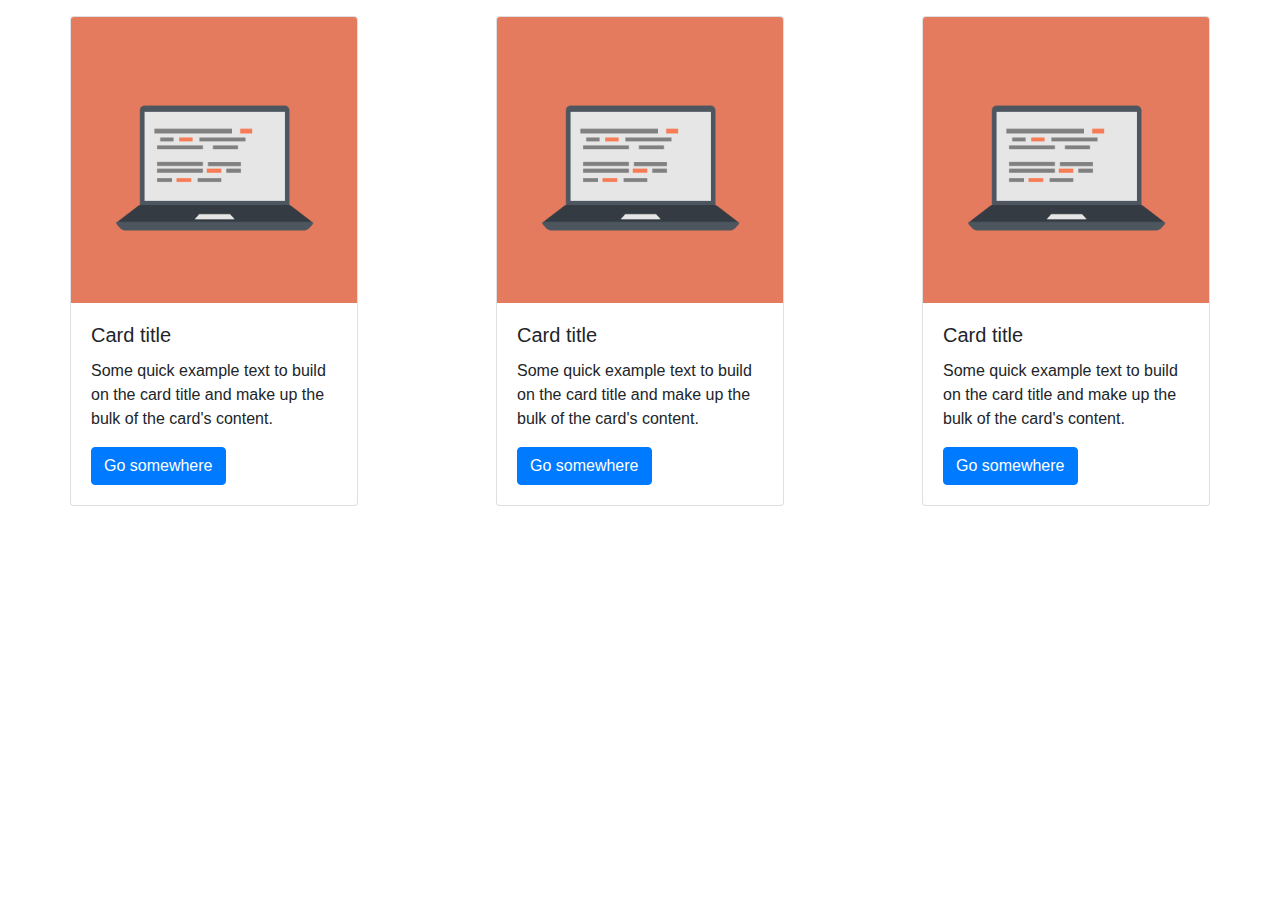
==== proyectos.html @ 718eabc4 "Se agregó projects" ====
<!DOCTYPE html>
<html lang="en">
  <head>
    <meta charset="UTF-8" />
    <meta name="viewport" content="width=device-width, initial-scale=1.0" />
    <title>Proyects</title>
    <link
      rel="stylesheet"
      href="https://maxcdn.bootstrapcdn.com/bootstrap/4.0.0/css/bootstrap.min.css"
      integrity="sha384-Gn5384xqQ1aoWXA+058RXPxPg6fy4IWvTNh0E263XmFcJlSAwiGgFAW/dAiS6JXm"
      crossorigin="anonymous"
    />
  </head>
  <body>
    <div class="container">
      <div class="row mt-3 d-flex justify-content-between">
        <div class="card" style="width: 18rem">
          <img
            class="card-img-top img-fluid"
            src="images/computer.png"
            alt="Card image cap"
          />
          <div class="card-body">
            <h5 class="card-title">Card title</h5>
            <p class="card-text">
              Some quick example text to build on the card title and make up the
              bulk of the card's content.
            </p>
            <a href="#" class="btn btn-primary">Go somewhere</a>
          </div>
        </div>
        <div class="card" style="width: 18rem">
          <img
            class="card-img-top"
            src="images/computer.png"
            alt="Card image cap"
          />
          <div class="card-body">
            <h5 class="card-title">Card title</h5>
            <p class="card-text">
              Some quick example text to build on the card title and make up the
              bulk of the card's content.
            </p>
            <a href="#" class="btn btn-primary">Go somewhere</a>
          </div>
        </div>
        <div class="card" style="width: 18rem">
          <img
            class="card-img-top"
            src="images/computer.png"
            alt="Card image cap"
          />
          <div class="card-body">
            <h5 class="card-title">Card title</h5>
            <p class="card-text">
              Some quick example text to build on the card title and make up the
              bulk of the card's content.
            </p>
            <a href="#" class="btn btn-primary">Go somewhere</a>
          </div>
        </div>
      </div>
    </div>
  </body>
</html>
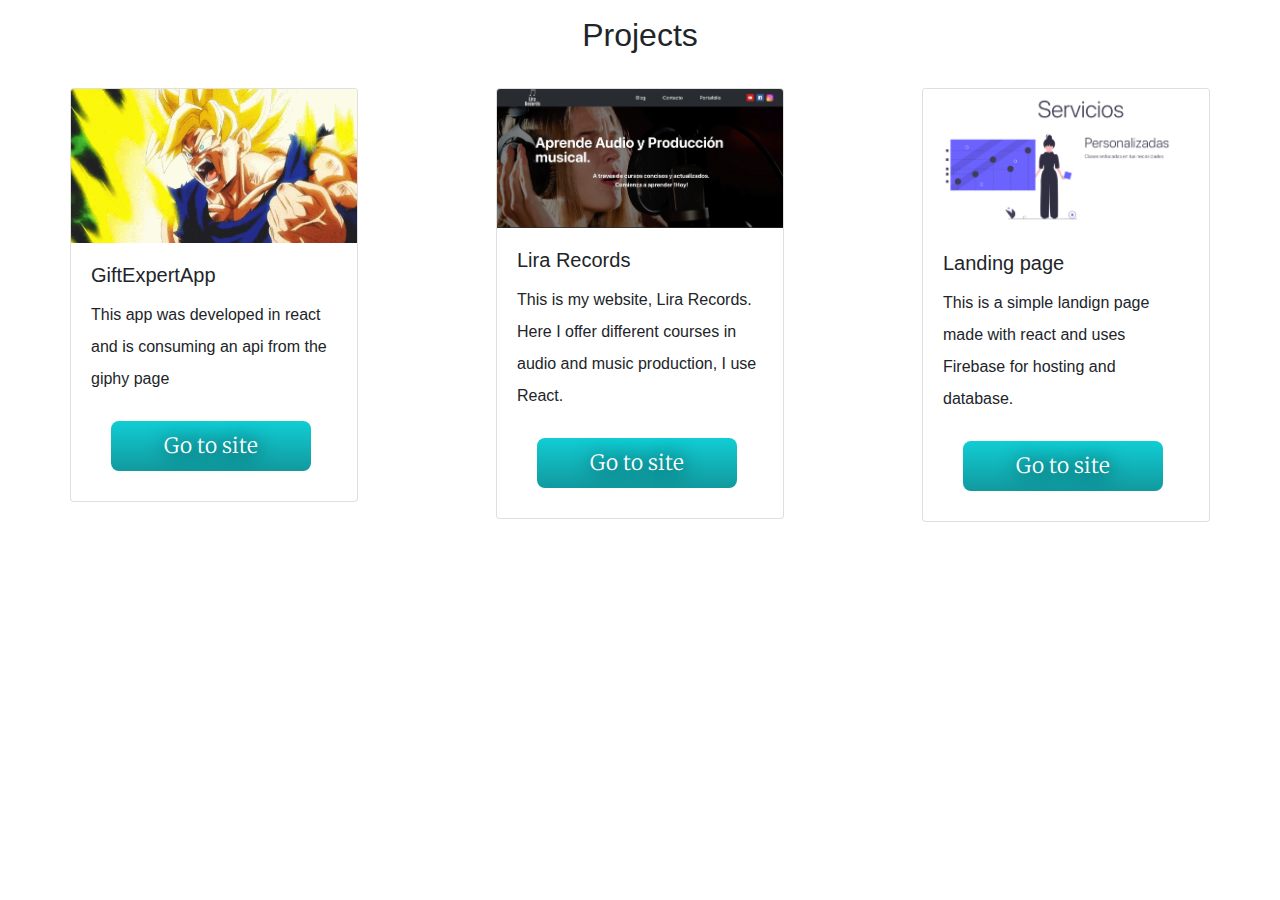
==== commit 039a5be4: "Se agregaron los proyectos" ====
--- a/proyectos.html
+++ b/proyectos.html
@@ -3,7 +3,17 @@
   <head>
     <meta charset="UTF-8" />
     <meta name="viewport" content="width=device-width, initial-scale=1.0" />
-    <title>Proyects</title>
+    <title>Carlos Lira Projects</title>
+    <link rel="stylesheet" href="css/styles.css" />
+    <link rel="icon" href="favicon.ico" />
+    <link
+      href="https://fonts.googleapis.com/css?family=Merriweather|Montserrat|Sacramento"
+      rel="stylesheet"
+    />
+    <link
+      rel="stylesheet"
+      href="https://cdnjs.cloudflare.com/ajax/libs/animate.css/4.1.1/animate.min.css"
+    />
     <link
       rel="stylesheet"
       href="https://maxcdn.bootstrapcdn.com/bootstrap/4.0.0/css/bootstrap.min.css"
@@ -13,50 +23,57 @@
   </head>
   <body>
     <div class="container">
+      <h2 class="text-center mt-3 mb-4">Projects</h2>
       <div class="row mt-3 d-flex justify-content-between">
-        <div class="card" style="width: 18rem">
+        <div class="card" style="width: 18rem; height: fit-content">
           <img
             class="card-img-top img-fluid"
-            src="images/computer.png"
+            src="images/goku.gif"
             alt="Card image cap"
           />
           <div class="card-body">
-            <h5 class="card-title">Card title</h5>
+            <h5 class="card-title">GiftExpertApp</h5>
             <p class="card-text">
-              Some quick example text to build on the card title and make up the
-              bulk of the card's content.
+              This app was developed in react and is consuming an api from the
+              giphy page
             </p>
-            <a href="#" class="btn btn-primary">Go somewhere</a>
+            <a
+              href="https://carlosalberto05.github.io/gif-app/"
+              class="btn-proj"
+              >Go to site</a
+            >
           </div>
         </div>
-        <div class="card" style="width: 18rem">
+        <div class="card" style="width: 18rem; height: fit-content">
           <img
             class="card-img-top"
-            src="images/computer.png"
+            src="images/lira.png"
             alt="Card image cap"
           />
           <div class="card-body">
-            <h5 class="card-title">Card title</h5>
+            <h5 class="card-title">Lira Records</h5>
             <p class="card-text">
-              Some quick example text to build on the card title and make up the
-              bulk of the card's content.
+              This is my website, Lira Records. Here I offer different courses
+              in audio and music production, I use React.
             </p>
-            <a href="#" class="btn btn-primary">Go somewhere</a>
+            <a href="https://lirarecords.site" class="btn-proj">Go to site</a>
           </div>
         </div>
-        <div class="card" style="width: 18rem">
+        <div class="card" style="width: 18rem; height: fit-content">
           <img
             class="card-img-top"
-            src="images/computer.png"
+            src="images/landing.png"
             alt="Card image cap"
           />
           <div class="card-body">
-            <h5 class="card-title">Card title</h5>
+            <h5 class="card-title">Landing page</h5>
             <p class="card-text">
-              Some quick example text to build on the card title and make up the
-              bulk of the card's content.
+              This is a simple landign page made with react and uses Firebase
+              for hosting and database.
             </p>
-            <a href="#" class="btn btn-primary">Go somewhere</a>
+            <a href="https://landing-740b6.web.app" class="btn-proj"
+              >Go to site</a
+            >
           </div>
         </div>
       </div>
--- a/css/styles.css
+++ b/css/styles.css
@@ -0,0 +1,203 @@
+body {
+  color: #40514e;
+  margin: 0;
+  text-align: center;
+  font-family: "Merriweather", serif;
+}
+
+h1 {
+  font-size: 5.625rem;
+  margin: 50px auto 0 auto;
+  font-family: "Sacramento", cursive;
+  color: #66bfbf;
+  /* line-height: 2; */
+}
+
+h2 {
+  font-family: "Montserrat", sans-serif;
+  font-size: 2.5rem;
+  color: #66bfbf;
+  font-weight: normal;
+  padding-bottom: 10px;
+}
+
+h3 {
+  font-family: "Montserrat", sans-serif;
+  color: #11999e;
+}
+
+p {
+  line-height: 2;
+}
+
+hr {
+  border: dotted #eaf6f6 8px;
+  border-bottom: none;
+  width: 4%;
+  margin: 100px auto;
+}
+
+a {
+  color: #11999e;
+  font-family: "Montserrat", sans-serif;
+  margin: 10px 20px;
+  text-decoration: none;
+  font-weight: bold;
+}
+a:hover {
+  color: #eaf6f6;
+}
+
+.container1 {
+  background-color: #f1f6f9;
+  position: relative;
+  padding-top: 100px;
+}
+
+.middle-container {
+  margin: 100px 0;
+}
+
+.bottom-container {
+  background-color: #66bfbf;
+  padding: 50px 0 20px;
+}
+
+.skill-row {
+  width: 50%;
+  margin: 100px auto 100px auto;
+  text-align: left;
+}
+
+.code-img {
+  width: 25%;
+  float: left;
+  margin-right: 30px;
+}
+
+.chili-img {
+  width: 25%;
+  float: right;
+  margin-left: 30px;
+}
+
+/* .web {
+    text-decoration: underline;
+} */
+
+.intro {
+  width: 30%;
+  margin: auto;
+}
+
+.contact-message {
+  width: 40%;
+  margin: 40px auto 60px;
+}
+
+.copyright {
+  color: #eaf6f6;
+  font-size: 0.75rem;
+  padding: 20px 0;
+}
+
+.top-cloud {
+  position: absolute;
+  right: 300px;
+  top: 40px;
+  animation: backInRight;
+  animation-duration: 2s;
+}
+
+.bottom-cloud {
+  position: absolute;
+  left: 250px;
+  bottom: 300px;
+  animation: backInLeft;
+  animation-duration: 2s;
+}
+
+.btn {
+  background: #11cdd4;
+  background-image: -webkit-linear-gradient(top, #11cdd4, #11999e);
+  background-image: -moz-linear-gradient(top, #11cdd4, #11999e);
+  background-image: -ms-linear-gradient(top, #11cdd4, #11999e);
+  background-image: -o-linear-gradient(top, #11cdd4, #11999e);
+  background-image: -webkit-gradient(to bottom, #11cdd4, #11999e);
+  -webkit-border-radius: 8px;
+  -moz-border-radius: 8px;
+  border-radius: 8px;
+  height: 50px;
+  line-height: 50px;
+  color: #ffffff;
+  font-family: "Merriweather", serif;
+  width: 200px;
+  font-size: 21px;
+  font-weight: 100;
+  padding: 0;
+  /* -webkit-box-shadow: 1px 1px 20px 0 #000000;
+    -moz-box-shadow: 1px 1px 20px 0 #000000; */
+  /* box-shadow: 1px 1px 20px 0 #000000; */
+  text-shadow: 1px 1px 20px #000000;
+  text-decoration: none;
+  display: inline-block;
+  cursor: pointer;
+  text-align: center;
+}
+
+.btn:hover {
+  border: solid #30e3cb 0;
+  background: #30e3cb;
+  background-image: -webkit-linear-gradient(top, #30e3cb, #2bc4ed);
+  background-image: -moz-linear-gradient(top, #30e3cb, #2bc4ed);
+  background-image: -ms-linear-gradient(top, #30e3cb, #2bc4ed);
+  background-image: -o-linear-gradient(top, #30e3cb, #2bc4ed);
+  background-image: -webkit-gradient(to bottom, #30e3cb, #2bc4ed);
+  -webkit-border-radius: 8px;
+  -moz-border-radius: 8px;
+  border-radius: 8px;
+  text-decoration: none;
+}
+
+.btn-proj {
+  background: #11cdd4;
+  background-image: -webkit-linear-gradient(top, #11cdd4, #11999e);
+  background-image: -moz-linear-gradient(top, #11cdd4, #11999e);
+  background-image: -ms-linear-gradient(top, #11cdd4, #11999e);
+  background-image: -o-linear-gradient(top, #11cdd4, #11999e);
+  background-image: -webkit-gradient(to bottom, #11cdd4, #11999e);
+  -webkit-border-radius: 8px;
+  -moz-border-radius: 8px;
+  border-radius: 8px;
+  height: 50px;
+  line-height: 50px;
+  color: #ffffff;
+  font-family: "Merriweather", serif;
+  width: 200px;
+  font-size: 21px;
+  font-weight: 100;
+  padding: 0;
+  /* -webkit-box-shadow: 1px 1px 20px 0 #000000;
+    -moz-box-shadow: 1px 1px 20px 0 #000000; */
+  /* box-shadow: 1px 1px 20px 0 #000000; */
+  text-shadow: 1px 1px 20px #000000;
+  text-decoration: none;
+  display: inline-block;
+  cursor: pointer;
+  text-align: center;
+}
+
+.btn-proj:hover {
+  color: white;
+  border: solid #30e3cb 0;
+  background: #30e3cb;
+  background-image: -webkit-linear-gradient(top, #30e3cb, #2bc4ed);
+  background-image: -moz-linear-gradient(top, #30e3cb, #2bc4ed);
+  background-image: -ms-linear-gradient(top, #30e3cb, #2bc4ed);
+  background-image: -o-linear-gradient(top, #30e3cb, #2bc4ed);
+  background-image: -webkit-gradient(to bottom, #30e3cb, #2bc4ed);
+  -webkit-border-radius: 8px;
+  -moz-border-radius: 8px;
+  border-radius: 8px;
+  text-decoration: none;
+}
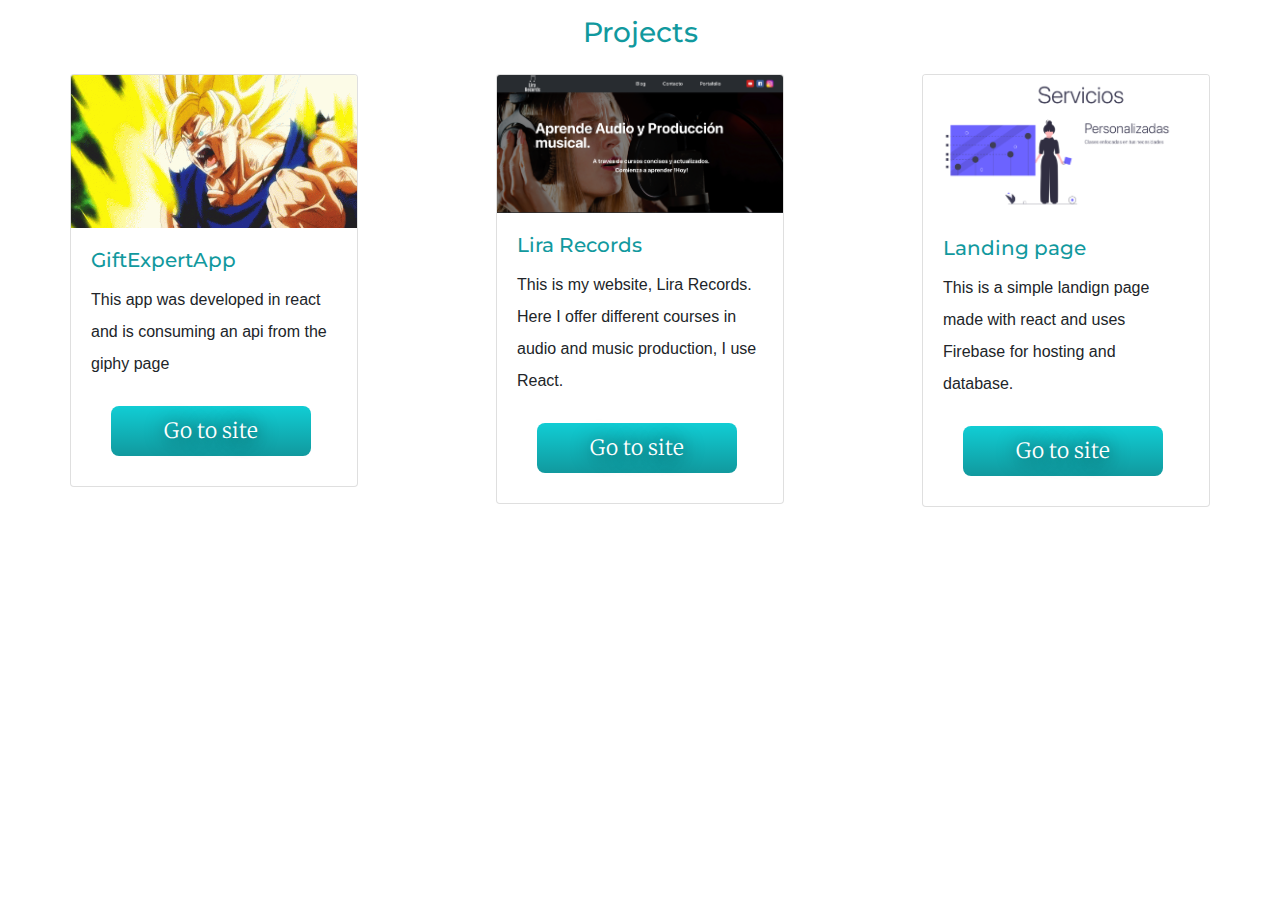
==== commit 18ccb1b1: "Se agregaron algunos estilos a los proyectos" ====
--- a/proyectos.html
+++ b/proyectos.html
@@ -23,7 +23,7 @@
   </head>
   <body>
     <div class="container">
-      <h2 class="text-center mt-3 mb-4">Projects</h2>
+      <h3 class="titlep text-center mt-3 mb-4">Projects</h3>
       <div class="row mt-3 d-flex justify-content-between">
         <div class="card" style="width: 18rem; height: fit-content">
           <img
@@ -32,7 +32,7 @@
             alt="Card image cap"
           />
           <div class="card-body">
-            <h5 class="card-title">GiftExpertApp</h5>
+            <h5 class="titlep card-title">GiftExpertApp</h5>
             <p class="card-text">
               This app was developed in react and is consuming an api from the
               giphy page
@@ -51,7 +51,7 @@
             alt="Card image cap"
           />
           <div class="card-body">
-            <h5 class="card-title">Lira Records</h5>
+            <h5 class="titlep card-title">Lira Records</h5>
             <p class="card-text">
               This is my website, Lira Records. Here I offer different courses
               in audio and music production, I use React.
@@ -66,7 +66,7 @@
             alt="Card image cap"
           />
           <div class="card-body">
-            <h5 class="card-title">Landing page</h5>
+            <h5 class="titlep card-title">Landing page</h5>
             <p class="card-text">
               This is a simple landign page made with react and uses Firebase
               for hosting and database.
--- a/css/styles.css
+++ b/css/styles.css
@@ -22,6 +22,11 @@
 }
 
 h3 {
+  font-family: "Montserrat", sans-serif;
+  color: #11999e;
+}
+
+.titlep {
   font-family: "Montserrat", sans-serif;
   color: #11999e;
 }
@@ -201,3 +206,9 @@
   border-radius: 8px;
   text-decoration: none;
 }
+
+.footer-p {
+  /* color: #11999e; */
+  color: whitesmoke;
+  margin-bottom: 0;
+}
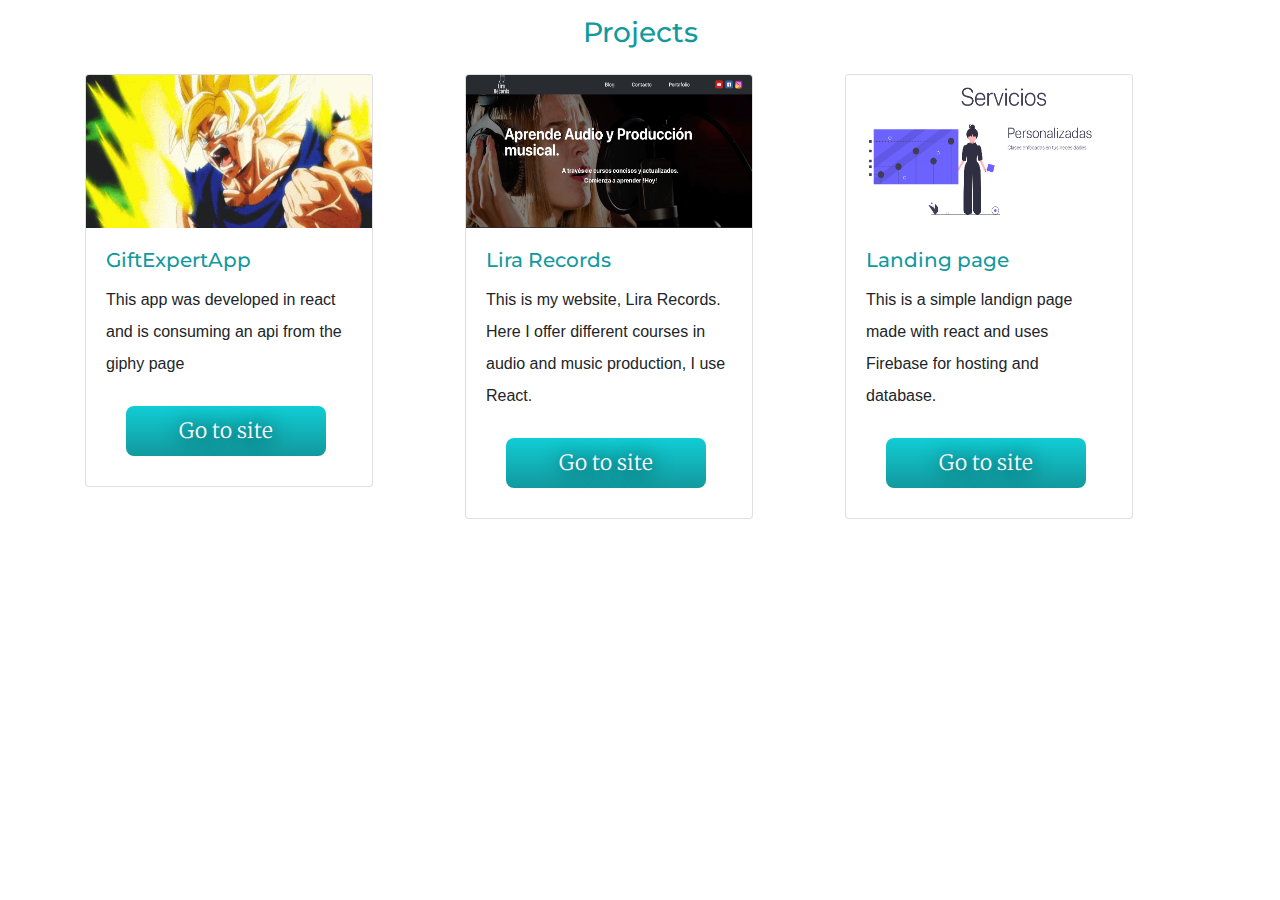
==== commit 496311d6: "Se agregaron estilos de bootrap para hacer responsiva la parte de projects" ====
--- a/proyectos.html
+++ b/proyectos.html
@@ -25,55 +25,61 @@
     <div class="container">
       <h3 class="titlep text-center mt-3 mb-4">Projects</h3>
       <div class="row mt-3 d-flex justify-content-between">
-        <div class="card" style="width: 18rem; height: fit-content">
-          <img
-            class="card-img-top img-fluid"
-            src="images/goku.gif"
-            alt="Card image cap"
-          />
-          <div class="card-body">
-            <h5 class="titlep card-title">GiftExpertApp</h5>
-            <p class="card-text">
-              This app was developed in react and is consuming an api from the
-              giphy page
-            </p>
-            <a
-              href="https://carlosalberto05.github.io/gif-app/"
-              class="btn-proj"
-              >Go to site</a
-            >
+        <div class="col-lg-4 col-md-6 col-sm-12 mb-4">
+          <div class="card" style="width: 18rem">
+            <img
+              class="card-img-top same-zise-img"
+              src="images/goku.gif"
+              alt="Card image cap"
+            />
+            <div class="card-body">
+              <h5 class="titlep card-title">GiftExpertApp</h5>
+              <p class="card-text">
+                This app was developed in react and is consuming an api from the
+                giphy page
+              </p>
+              <a
+                href="https://carlosalberto05.github.io/gif-app/"
+                class="btn-proj"
+                >Go to site</a
+              >
+            </div>
           </div>
         </div>
-        <div class="card" style="width: 18rem; height: fit-content">
-          <img
-            class="card-img-top"
-            src="images/lira.png"
-            alt="Card image cap"
-          />
-          <div class="card-body">
-            <h5 class="titlep card-title">Lira Records</h5>
-            <p class="card-text">
-              This is my website, Lira Records. Here I offer different courses
-              in audio and music production, I use React.
-            </p>
-            <a href="https://lirarecords.site" class="btn-proj">Go to site</a>
+        <div class="col-lg-4 col-md-6 col-sm-12 mb-4">
+          <div class="card" style="width: 18rem">
+            <img
+              class="card-img-top same-zise-img"
+              src="images/lira.png"
+              alt="Card image cap"
+            />
+            <div class="card-body">
+              <h5 class="titlep card-title">Lira Records</h5>
+              <p class="card-text">
+                This is my website, Lira Records. Here I offer different courses
+                in audio and music production, I use React.
+              </p>
+              <a href="https://lirarecords.site" class="btn-proj">Go to site</a>
+            </div>
           </div>
         </div>
-        <div class="card" style="width: 18rem; height: fit-content">
-          <img
-            class="card-img-top"
-            src="images/landing.png"
-            alt="Card image cap"
-          />
-          <div class="card-body">
-            <h5 class="titlep card-title">Landing page</h5>
-            <p class="card-text">
-              This is a simple landign page made with react and uses Firebase
-              for hosting and database.
-            </p>
-            <a href="https://landing-740b6.web.app" class="btn-proj"
-              >Go to site</a
-            >
+        <div class="col-lg-4 col-md-6 col-sm-12 mb-4">
+          <div class="card" style="width: 18rem">
+            <img
+              class="card-img-top same-zise-img"
+              src="images/landing.png"
+              alt="Card image cap"
+            />
+            <div class="card-body">
+              <h5 class="titlep card-title">Landing page</h5>
+              <p class="card-text">
+                This is a simple landign page made with react and uses Firebase
+                for hosting and database.
+              </p>
+              <a href="https://landing-740b6.web.app" class="btn-proj"
+                >Go to site</a
+              >
+            </div>
           </div>
         </div>
       </div>
--- a/css/styles.css
+++ b/css/styles.css
@@ -212,3 +212,92 @@
   color: whitesmoke;
   margin-bottom: 0;
 }
+
+.same-zise-img {
+  width: 286px;
+  height: 153.33px;
+}
+
+@media (max-width: 600px) {
+  .top-cloud {
+    position: absolute;
+    right: 300px;
+    top: 40px;
+    animation: backInRight;
+    animation-duration: 2s;
+  }
+
+  .bottom-cloud {
+    position: absolute;
+    left: 320px;
+    bottom: 250px;
+    animation: backInLeft;
+    animation-duration: 2s;
+  }
+  .mountain {
+    width: 98%;
+  }
+  h1 {
+    font-size: 2.8125rem;
+    margin: 25px auto 0 auto;
+  }
+
+  h2 {
+    font-size: 1.25rem;
+    color: #66bfbf;
+    font-weight: normal;
+    padding-bottom: 5px;
+  }
+
+  hr {
+    border: dotted #eaf6f6 8px;
+    border-bottom: none;
+    width: 2%;
+    margin: 50px auto;
+  }
+  p {
+    line-height: 1.7;
+  }
+  a {
+    margin: 5px 10px;
+  }
+
+  .middle-container {
+    margin: 100px 0;
+  }
+
+  .bottom-container {
+    background-color: #66bfbf;
+    padding: 25px 0 10px;
+  }
+  .skill-row {
+    margin: 50px auto 50px auto;
+    text-align: left;
+  }
+
+  .code-img {
+    width: 25%;
+    float: left;
+    margin-right: 15px;
+  }
+
+  .chili-img {
+    width: 25%;
+    float: right;
+    margin-left: 15px;
+  }
+
+  .btn {
+    -webkit-border-radius: 4px;
+    -moz-border-radius: 4px;
+    border-radius: 4px;
+    height: 40px;
+    line-height: 40px;
+    color: #ffffff;
+    font-family: "Merriweather", serif;
+    width: 150px;
+    font-size: 13px;
+    font-weight: 100;
+    padding: 0;
+  }
+}
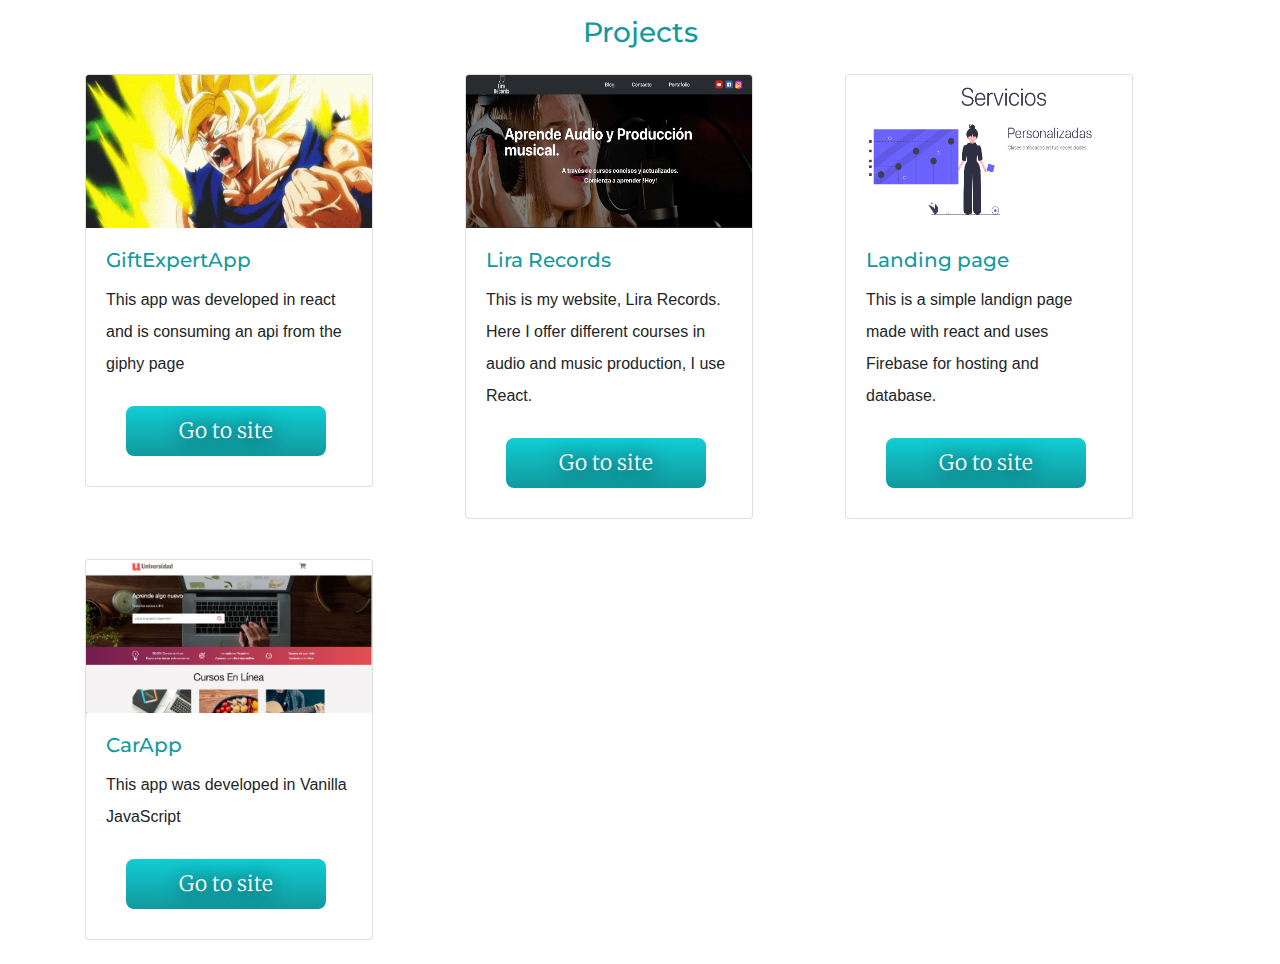
==== commit faa6fcbf: "Se agregó un proyecto en vanilla js" ====
--- a/proyectos.html
+++ b/proyectos.html
@@ -83,6 +83,28 @@
           </div>
         </div>
       </div>
+      <div class="row mt-3 d-flex justify-content-between">
+        <div class="col-lg-4 col-md-6 col-sm-12 mb-4">
+          <div class="card" style="width: 18rem">
+            <img
+              class="card-img-top same-zise-img"
+              src="images/vanilla.png"
+              alt="Card image cap"
+            />
+            <div class="card-body">
+              <h5 class="titlep card-title">CarApp</h5>
+              <p class="card-text">
+                This app was developed in Vanilla JavaScript
+              </p>
+              <a
+                href="https://gallant-kare-e8d58f.netlify.app/#"
+                class="btn-proj"
+                >Go to site</a
+              >
+            </div>
+          </div>
+        </div>
+      </div>
     </div>
   </body>
 </html>
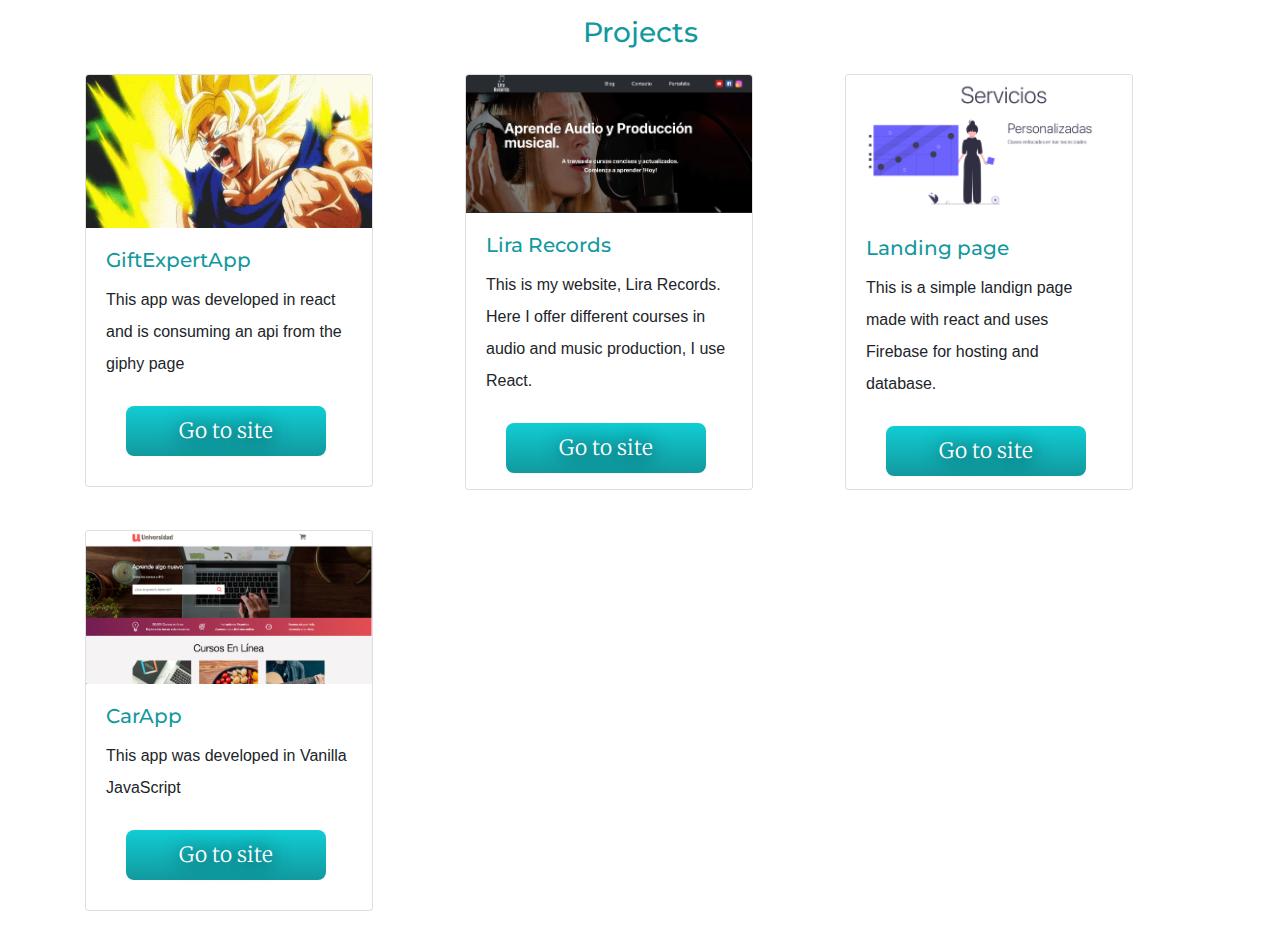
==== commit 88d543e6: "Se agregaron los proyectos a la hoja principal" ====
--- a/proyectos.html
+++ b/proyectos.html
@@ -26,7 +26,7 @@
       <h3 class="titlep text-center mt-3 mb-4">Projects</h3>
       <div class="row mt-3 d-flex justify-content-between">
         <div class="col-lg-4 col-md-6 col-sm-12 mb-4">
-          <div class="card" style="width: 18rem">
+          <div class="card" style="width: 18rem; max-height: 26rem">
             <img
               class="card-img-top same-zise-img"
               src="images/goku.gif"
@@ -47,7 +47,7 @@
           </div>
         </div>
         <div class="col-lg-4 col-md-6 col-sm-12 mb-4">
-          <div class="card" style="width: 18rem">
+          <div class="card" style="width: 18rem; max-height: 26rem">
             <img
               class="card-img-top same-zise-img"
               src="images/lira.png"
@@ -64,7 +64,7 @@
           </div>
         </div>
         <div class="col-lg-4 col-md-6 col-sm-12 mb-4">
-          <div class="card" style="width: 18rem">
+          <div class="card" style="width: 18rem; max-height: 26rem">
             <img
               class="card-img-top same-zise-img"
               src="images/landing.png"
@@ -85,7 +85,7 @@
       </div>
       <div class="row mt-3 d-flex justify-content-between">
         <div class="col-lg-4 col-md-6 col-sm-12 mb-4">
-          <div class="card" style="width: 18rem">
+          <div class="card" style="width: 18rem; max-height: 26rem">
             <img
               class="card-img-top same-zise-img"
               src="images/vanilla.png"
--- a/css/styles.css
+++ b/css/styles.css
@@ -213,6 +213,10 @@
   margin-bottom: 0;
 }
 
+.card-heighth {
+  max-height: 400px;
+}
+
 .same-zise-img {
   width: 286px;
   height: 153.33px;
